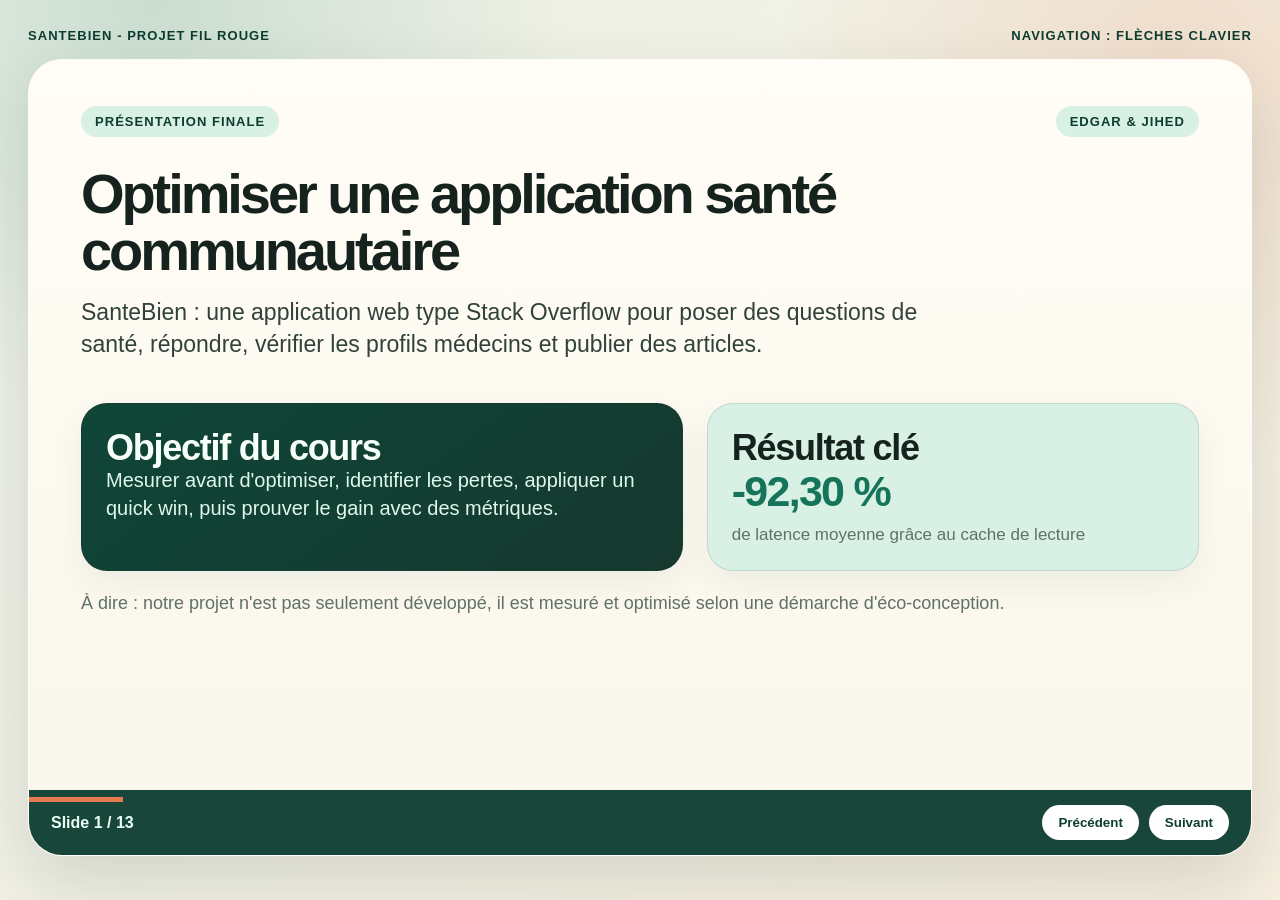
==== docs/presentation-finale-optimisation-santebien.html @ 6819fc1a "Add final optimization presentation" ====
<!DOCTYPE html>
<html lang="fr">
  <head>
    <meta charset="UTF-8" />
    <meta name="viewport" content="width=device-width, initial-scale=1.0" />
    <title>SanteBien - Présentation finale optimisation</title>
    <style>
      :root {
        --bg: #eef2e8;
        --paper: #fffdf6;
        --ink: #15221d;
        --muted: #607168;
        --green: #16745b;
        --green-deep: #0d3d31;
        --mint: #d9f1e5;
        --sand: #f5e8c9;
        --orange: #e5794f;
        --blue: #315d7e;
        --line: rgba(21, 34, 29, 0.12);
        --shadow: 0 28px 70px rgba(23, 43, 35, 0.14);
      }

      * {
        box-sizing: border-box;
      }

      html,
      body {
        margin: 0;
        min-height: 100%;
        background:
          radial-gradient(circle at 12% 0%, rgba(22, 116, 91, 0.16), transparent 30%),
          radial-gradient(circle at 92% 8%, rgba(229, 121, 79, 0.16), transparent 28%),
          linear-gradient(135deg, #edf2e8 0%, #f7efe0 100%);
        color: var(--ink);
        font-family: "Aptos", "Segoe UI", "Helvetica Neue", Arial, sans-serif;
      }

      body {
        padding: 28px;
      }

      .deck {
        max-width: 1260px;
        margin: 0 auto;
      }

      .topbar {
        display: flex;
        justify-content: space-between;
        align-items: center;
        margin-bottom: 16px;
        color: var(--green-deep);
        font-weight: 800;
        letter-spacing: 0.08em;
        text-transform: uppercase;
        font-size: 13px;
      }

      .stage {
        position: relative;
        overflow: hidden;
        border-radius: 34px;
        box-shadow: var(--shadow);
        border: 1px solid rgba(255, 255, 255, 0.6);
        background: rgba(255, 253, 246, 0.7);
      }

      .slide {
        display: none;
        min-height: 730px;
        padding: 46px 52px 42px;
        background:
          linear-gradient(180deg, rgba(255, 253, 246, 0.98), rgba(250, 246, 235, 0.98)),
          var(--paper);
      }

      .slide.active {
        display: block;
        animation: rise 380ms ease;
      }

      @keyframes rise {
        from {
          transform: translateY(12px);
          opacity: 0;
        }
        to {
          transform: translateY(0);
          opacity: 1;
        }
      }

      .slide-header {
        display: flex;
        justify-content: space-between;
        align-items: flex-start;
        gap: 24px;
        margin-bottom: 28px;
      }

      .eyebrow {
        display: inline-flex;
        align-items: center;
        border-radius: 999px;
        padding: 8px 14px;
        background: var(--mint);
        color: var(--green-deep);
        font-size: 13px;
        font-weight: 900;
        letter-spacing: 0.08em;
        text-transform: uppercase;
      }

      h1,
      h2,
      h3,
      p {
        margin: 0;
      }

      h1 {
        max-width: 900px;
        font-size: 56px;
        line-height: 1.02;
        letter-spacing: -0.055em;
      }

      h2 {
        font-size: 36px;
        line-height: 1.1;
        letter-spacing: -0.035em;
      }

      h3 {
        font-size: 24px;
        line-height: 1.15;
      }

      .subtitle {
        margin-top: 18px;
        max-width: 900px;
        font-size: 23px;
        line-height: 1.38;
        color: #31413b;
      }

      .grid-2,
      .grid-3,
      .grid-4 {
        display: grid;
        gap: 18px;
      }

      .grid-2 {
        grid-template-columns: repeat(2, minmax(0, 1fr));
      }

      .grid-3 {
        grid-template-columns: repeat(3, minmax(0, 1fr));
      }

      .grid-4 {
        grid-template-columns: repeat(4, minmax(0, 1fr));
      }

      .hero {
        display: grid;
        grid-template-columns: 1.1fr 0.9fr;
        gap: 24px;
        margin-top: 42px;
      }

      .card {
        background: var(--paper);
        border: 1px solid var(--line);
        border-radius: 26px;
        padding: 24px;
        box-shadow: 0 12px 34px rgba(20, 44, 35, 0.06);
      }

      .card.mint {
        background: var(--mint);
      }

      .card.sand {
        background: var(--sand);
      }

      .card.deep {
        background: linear-gradient(145deg, #0f4638, #16382f);
        color: #f6fff8;
      }

      .card.orange {
        background: #ffe2d5;
      }

      .card p,
      .card li {
        color: #3a4c44;
        font-size: 20px;
        line-height: 1.38;
      }

      .card.deep p,
      .card.deep li {
        color: #dff8ec;
      }

      ul {
        margin: 16px 0 0;
        padding-left: 22px;
      }

      li {
        margin: 9px 0;
      }

      .metric {
        display: flex;
        flex-direction: column;
        gap: 8px;
      }

      .metric strong {
        font-size: 43px;
        letter-spacing: -0.04em;
      }

      .metric span {
        color: var(--muted);
        font-size: 17px;
        line-height: 1.25;
      }

      .deep .metric span {
        color: #d5efe4;
      }

      .gain {
        color: var(--green);
      }

      .loss {
        color: var(--orange);
      }

      .table {
        width: 100%;
        border-collapse: collapse;
        overflow: hidden;
        border-radius: 20px;
        background: var(--paper);
        border: 1px solid var(--line);
      }

      .table th,
      .table td {
        padding: 16px 18px;
        border-bottom: 1px solid var(--line);
        text-align: left;
        font-size: 18px;
      }

      .table th {
        color: var(--green-deep);
        background: #e8f4ed;
        font-size: 14px;
        letter-spacing: 0.08em;
        text-transform: uppercase;
      }

      .table tr:last-child td {
        border-bottom: 0;
      }

      .flow {
        display: grid;
        grid-template-columns: repeat(5, minmax(0, 1fr));
        gap: 14px;
        margin-top: 30px;
      }

      .step {
        position: relative;
        min-height: 142px;
      }

      .step .number {
        display: inline-grid;
        place-items: center;
        width: 38px;
        height: 38px;
        border-radius: 14px;
        background: var(--green-deep);
        color: #fff;
        font-weight: 900;
        margin-bottom: 14px;
      }

      .step h3 {
        margin-bottom: 9px;
      }

      .step p {
        color: var(--muted);
        font-size: 17px;
        line-height: 1.3;
      }

      .code {
        padding: 20px;
        border-radius: 22px;
        background: #101f1a;
        color: #d8f7e5;
        font-family: "SFMono-Regular", Consolas, "Liberation Mono", monospace;
        font-size: 17px;
        line-height: 1.45;
        overflow: auto;
      }

      .note {
        margin-top: 24px;
        padding: 18px 20px;
        border-left: 5px solid var(--green);
        border-radius: 18px;
        background: #edf7f1;
        color: #21362e;
        font-size: 20px;
        line-height: 1.4;
      }

      .big-number {
        display: grid;
        place-items: center;
        min-height: 350px;
        border-radius: 34px;
        background:
          radial-gradient(circle at top, rgba(255, 255, 255, 0.25), transparent 30%),
          linear-gradient(145deg, #0e6c55, #0f3e32);
        color: #fff;
        text-align: center;
      }

      .big-number strong {
        display: block;
        font-size: 92px;
        letter-spacing: -0.07em;
        line-height: 0.96;
      }

      .big-number span {
        display: block;
        margin-top: 18px;
        font-size: 26px;
        color: #dff8ec;
      }

      .footer {
        display: flex;
        justify-content: space-between;
        align-items: center;
        padding: 15px 22px;
        background: rgba(13, 61, 49, 0.95);
        color: #eafff4;
        font-weight: 700;
      }

      .controls {
        display: flex;
        gap: 10px;
      }

      button {
        border: 0;
        border-radius: 999px;
        padding: 10px 16px;
        background: #fff;
        color: var(--green-deep);
        font-weight: 900;
        cursor: pointer;
      }

      .progress {
        position: absolute;
        left: 0;
        right: 0;
        bottom: 53px;
        height: 5px;
        background: rgba(13, 61, 49, 0.16);
      }

      .bar {
        width: 0;
        height: 100%;
        background: var(--orange);
        transition: width 240ms ease;
      }

      .speaker {
        margin-top: 20px;
        color: var(--muted);
        font-size: 18px;
        line-height: 1.35;
      }

      .tag {
        display: inline-flex;
        border-radius: 999px;
        padding: 8px 12px;
        margin: 4px;
        background: #edf7f1;
        color: var(--green-deep);
        font-weight: 800;
      }

      @media (max-width: 900px) {
        body {
          padding: 14px;
        }

        .slide {
          min-height: auto;
          padding: 30px 24px;
        }

        h1 {
          font-size: 38px;
        }

        .hero,
        .grid-2,
        .grid-3,
        .grid-4,
        .flow {
          grid-template-columns: 1fr;
        }

        .footer {
          flex-direction: column;
          gap: 10px;
        }
      }

      @media print {
        body {
          padding: 0;
          background: #fff;
        }

        .topbar,
        .footer,
        .progress {
          display: none;
        }

        .stage {
          box-shadow: none;
          border-radius: 0;
        }

        .slide {
          display: block !important;
          page-break-after: always;
          min-height: 100vh;
        }
      }
    </style>
  </head>
  <body>
    <main class="deck">
      <div class="topbar">
        <span>SanteBien - Projet Fil Rouge</span>
        <span>Navigation : flèches clavier</span>
      </div>

      <section class="stage">
        <article class="slide active">
          <div class="slide-header">
            <span class="eyebrow">Présentation finale</span>
            <span class="eyebrow">Edgar & Jihed</span>
          </div>
          <h1>Optimiser une application santé communautaire</h1>
          <p class="subtitle">
            SanteBien : une application web type Stack Overflow pour poser des questions de santé,
            répondre, vérifier les profils médecins et publier des articles.
          </p>
          <div class="hero">
            <div class="card deep">
              <h2>Objectif du cours</h2>
              <p>
                Mesurer avant d'optimiser, identifier les pertes, appliquer un quick win, puis
                prouver le gain avec des métriques.
              </p>
            </div>
            <div class="card mint">
              <h2>Résultat clé</h2>
              <div class="metric">
                <strong class="gain">-92,30 %</strong>
                <span>de latence moyenne grâce au cache de lecture</span>
              </div>
            </div>
          </div>
          <p class="speaker">
            À dire : notre projet n'est pas seulement développé, il est mesuré et optimisé selon une démarche d'éco-conception.
          </p>
        </article>

        <article class="slide">
          <div class="slide-header">
            <span class="eyebrow">Contexte</span>
            <span class="eyebrow">MVP full-stack</span>
          </div>
          <h1>Le projet : SanteBien</h1>
          <div class="grid-3" style="margin-top: 34px">
            <div class="card">
              <h3>Communauté</h3>
              <p>Les utilisateurs posent des questions de santé, répondent et partagent des expériences.</p>
            </div>
            <div class="card">
              <h3>Médecins vérifiés</h3>
              <p>Un médecin envoie des justificatifs et un admin valide son profil avant publication d'articles.</p>
            </div>
            <div class="card">
              <h3>Stack technique</h3>
              <p>FastAPI, PostgreSQL, cache Redis/mémoire, Docker, Fly.io, Render PostgreSQL.</p>
            </div>
          </div>
          <div class="note">
            Périmètre validé : inscription, connexion, questions, réponses, articles, rôles et approbation médecin.
          </div>
        </article>

        <article class="slide">
          <div class="slide-header">
            <span class="eyebrow">Démarche</span>
            <span class="eyebrow">Mesurer puis optimiser</span>
          </div>
          <h1>Les étapes suivies</h1>
          <div class="flow">
            <div class="card step">
              <span class="number">1</span>
              <h3>Développer</h3>
              <p>Créer le MVP fonctionnel avec backend, front et base.</p>
            </div>
            <div class="card step">
              <span class="number">2</span>
              <h3>Mesurer</h3>
              <p>Collecter latence, CO₂, cache et tests.</p>
            </div>
            <div class="card step">
              <span class="number">3</span>
              <h3>Profiler</h3>
              <p>Utiliser cProfile pour repérer les zones coûteuses.</p>
            </div>
            <div class="card step">
              <span class="number">4</span>
              <h3>Optimiser</h3>
              <p>Appliquer le cache sur les lectures fréquentes.</p>
            </div>
            <div class="card step">
              <span class="number">5</span>
              <h3>Valider</h3>
              <p>Comparer avant/après et calculer les gains.</p>
            </div>
          </div>
          <p class="speaker">
            À dire : cette structure répond directement au cours : profiling, optimisation, validation chiffrée.
          </p>
        </article>

        <article class="slide">
          <div class="slide-header">
            <span class="eyebrow">Problème</span>
            <span class="eyebrow">Perte initiale</span>
          </div>
          <h1>Où se trouve le coût à réduire ?</h1>
          <div class="grid-2" style="margin-top: 34px">
            <div class="card orange">
              <h2>Lecture froide</h2>
              <ul>
                <li>La question est relue depuis la base.</li>
                <li>Le backend reconstruit la réponse.</li>
                <li>La latence et le CPU augmentent.</li>
                <li>Le CO₂ estimé augmente aussi.</li>
              </ul>
            </div>
            <div class="card mint">
              <h2>Lecture chaude</h2>
              <ul>
                <li>La réponse est déjà en cache.</li>
                <li>La base est moins sollicitée.</li>
                <li>La réponse est plus rapide.</li>
                <li>Le coût par lecture baisse fortement.</li>
              </ul>
            </div>
          </div>
          <div class="note">
            Hypothèse d'optimisation : les questions et articles populaires seront lus plusieurs fois.
          </div>
        </article>

        <article class="slide">
          <div class="slide-header">
            <span class="eyebrow">Optimisations</span>
            <span class="eyebrow">Quick Win</span>
          </div>
          <h1>Ce que nous avons optimisé</h1>
          <table class="table" style="margin-top: 30px">
            <thead>
              <tr>
                <th>Optimisation</th>
                <th>Objectif</th>
                <th>Impact attendu</th>
              </tr>
            </thead>
            <tbody>
              <tr>
                <td>Cache questions</td>
                <td>Éviter les lectures base répétées</td>
                <td>Latence plus faible</td>
              </tr>
              <tr>
                <td>Cache articles</td>
                <td>Accélérer les contenus souvent lus</td>
                <td>Moins d'I/O</td>
              </tr>
              <tr>
                <td>Invalidation ciblée</td>
                <td>Supprimer le cache après modification</td>
                <td>Données cohérentes</td>
              </tr>
              <tr>
                <td>Validation Pydantic</td>
                <td>Rejeter tôt les entrées invalides</td>
                <td>Moins de traitement inutile</td>
              </tr>
              <tr>
                <td>Limite de résultats</td>
                <td>Limiter le volume chargé</td>
                <td>Moins de mémoire</td>
              </tr>
            </tbody>
          </table>
        </article>

        <article class="slide">
          <div class="slide-header">
            <span class="eyebrow">Avant / Après</span>
            <span class="eyebrow">Résultat mesuré</span>
          </div>
          <h1>Le gain principal</h1>
          <div class="big-number" style="margin-top: 32px">
            <div>
              <strong>-92,30 %</strong>
              <span>de latence moyenne sur les lectures répétées</span>
            </div>
          </div>
          <div class="grid-3" style="margin-top: 18px">
            <div class="card">
              <div class="metric">
                <strong>2,7821 ms</strong>
                <span>lecture froide sans bénéfice cache</span>
              </div>
            </div>
            <div class="card mint">
              <div class="metric">
                <strong>0,2143 ms</strong>
                <span>lecture chaude avec cache optimisé</span>
              </div>
            </div>
            <div class="card">
              <div class="metric">
                <strong>÷13</strong>
                <span>coût moyen approximativement divisé par 13</span>
              </div>
            </div>
          </div>
        </article>

        <article class="slide">
          <div class="slide-header">
            <span class="eyebrow">Mesures</span>
            <span class="eyebrow">Gains détaillés</span>
          </div>
          <h1>Comparaison chiffrée</h1>
          <table class="table" style="margin-top: 30px">
            <thead>
              <tr>
                <th>Indicateur</th>
                <th>Sans bénéfice cache</th>
                <th>Avec cache</th>
                <th>Gain</th>
              </tr>
            </thead>
            <tbody>
              <tr>
                <td>Latence moyenne</td>
                <td>2,7821 ms</td>
                <td>0,2143 ms</td>
                <td class="gain">-92,30 %</td>
              </tr>
              <tr>
                <td>P95</td>
                <td>3,159 ms</td>
                <td>0,301 ms</td>
                <td class="gain">-90,47 %</td>
              </tr>
              <tr>
                <td>Latence maximale</td>
                <td>18,893 ms</td>
                <td>0,431 ms</td>
                <td class="gain">-97,72 %</td>
              </tr>
              <tr>
                <td>CO₂ estimé pour 100 lectures</td>
                <td>1,40647e-07 kg</td>
                <td>1,08370e-08 kg</td>
                <td class="gain">-92,29 %</td>
              </tr>
              <tr>
                <td>Cache hit rate</td>
                <td>0 %</td>
                <td>100 %</td>
                <td class="gain">+100 points</td>
              </tr>
            </tbody>
          </table>
        </article>

        <article class="slide">
          <div class="slide-header">
            <span class="eyebrow">Profiling</span>
            <span class="eyebrow">cProfile</span>
          </div>
          <h1>Ce que montre le profiling CPU</h1>
          <div class="grid-2" style="margin-top: 30px">
            <div class="card">
              <h2>Fonctions dominantes</h2>
              <table class="table" style="margin-top: 16px">
                <thead>
                  <tr>
                    <th>Zone</th>
                    <th>cumtime</th>
                  </tr>
                </thead>
                <tbody>
                  <tr>
                    <td>exercise_api</td>
                    <td>0,768 s</td>
                  </tr>
                  <tr>
                    <td>httpx.AsyncClient.get</td>
                    <td>0,686 s</td>
                  </tr>
                  <tr>
                    <td>httpx.AsyncClient.request</td>
                    <td>0,684 s</td>
                  </tr>
                  <tr>
                    <td>starlette.routing</td>
                    <td>0,444 s</td>
                  </tr>
                  <tr>
                    <td>asgi.handle_async_request</td>
                    <td>0,253 s</td>
                  </tr>
                </tbody>
              </table>
            </div>
            <div class="card sand">
              <h2>Interprétation</h2>
              <ul>
                <li>Le coût principal vient du framework et du banc de test.</li>
                <li>Le code métier n'est pas encore le hotspot dominant.</li>
                <li>Il faut éviter l'optimisation prématurée.</li>
                <li>Le cache reste le Quick Win le plus rationnel.</li>
              </ul>
            </div>
          </div>
        </article>

        <article class="slide">
          <div class="slide-header">
            <span class="eyebrow">Pertes</span>
            <span class="eyebrow">Après optimisation</span>
          </div>
          <h1>Les pertes restantes</h1>
          <div class="grid-4" style="margin-top: 34px">
            <div class="card">
              <div class="metric">
                <strong class="loss">1,98 %</strong>
                <span>cache miss global</span>
              </div>
            </div>
            <div class="card">
              <div class="metric">
                <strong>0,331 ms</strong>
                <span>P95 local restant</span>
              </div>
            </div>
            <div class="card">
              <div class="metric">
                <strong>7,96e-08</strong>
                <span>kg CO₂eq pour 100 lectures</span>
              </div>
            </div>
            <div class="card">
              <div class="metric">
                <strong>0,398 mm</strong>
                <span>équivalent voiture</span>
              </div>
            </div>
          </div>
          <div class="note">
            À retenir : la perte locale est faible, mais il faudra mesurer en production la latence Fly.io vers Render PostgreSQL.
          </div>
        </article>

        <article class="slide">
          <div class="slide-header">
            <span class="eyebrow">Règle 80/20</span>
            <span class="eyebrow">Décision</span>
          </div>
          <h1>Faut-il optimiser plus ?</h1>
          <div class="grid-2" style="margin-top: 34px">
            <div class="card deep">
              <h2>Observation</h2>
              <p>
                Le profiling ne montre pas encore une fonction métier qui concentre 80 % du coût.
                Les zones coûteuses sont surtout génériques : asyncio, HTTPX, Starlette et ASGI.
              </p>
            </div>
            <div class="card mint">
              <h2>Décision</h2>
              <p>
                Ne pas optimiser au hasard. Garder le cache comme Quick Win prioritaire et refaire
                les mesures après déploiement réel.
              </p>
            </div>
          </div>
          <div style="margin-top: 26px">
            <span class="tag">Mesure avant optimisation</span>
            <span class="tag">Profiling CPU</span>
            <span class="tag">Cache</span>
            <span class="tag">CO₂</span>
            <span class="tag">Pertes restantes</span>
          </div>
        </article>

        <article class="slide">
          <div class="slide-header">
            <span class="eyebrow">Roadmap</span>
            <span class="eyebrow">Prochaines optimisations</span>
          </div>
          <h1>Ce qu'il faut optimiser ensuite</h1>
          <table class="table" style="margin-top: 30px">
            <thead>
              <tr>
                <th>Priorité</th>
                <th>Optimisation</th>
                <th>Impact attendu</th>
                <th>Effort</th>
              </tr>
            </thead>
            <tbody>
              <tr>
                <td>1</td>
                <td>Redis externe en production</td>
                <td>Cache partagé entre machines</td>
                <td>Moyen</td>
              </tr>
              <tr>
                <td>2</td>
                <td>Mesurer Fly.io vers Render PostgreSQL</td>
                <td>Identifier la perte réseau réelle</td>
                <td>Faible</td>
              </tr>
              <tr>
                <td>3</td>
                <td>Index PostgreSQL</td>
                <td>Recherche et tri plus rapides</td>
                <td>Moyen</td>
              </tr>
              <tr>
                <td>4</td>
                <td>Compression assets front</td>
                <td>Moins de transfert réseau</td>
                <td>Faible</td>
              </tr>
            </tbody>
          </table>
        </article>

        <article class="slide">
          <div class="slide-header">
            <span class="eyebrow">Conclusion</span>
            <span class="eyebrow">Objectif atteint</span>
          </div>
          <h1>Ce que nous avons appris</h1>
          <div class="grid-3" style="margin-top: 34px">
            <div class="card">
              <h3>Mesurer</h3>
              <p>On ne décide pas une optimisation à l'intuition : on mesure latence, CPU, cache et CO₂.</p>
            </div>
            <div class="card">
              <h3>Optimiser</h3>
              <p>Le cache est le meilleur Quick Win pour les lectures répétées de SanteBien.</p>
            </div>
            <div class="card">
              <h3>Valider</h3>
              <p>Le gain est prouvé : -92,30 % de latence moyenne et -92,29 % de CO₂ estimé.</p>
            </div>
          </div>
          <div class="note">
            Phrase finale : nous avons mesuré avant d'optimiser, appliqué un quick win sobre, puis validé le gain par des métriques.
          </div>
        </article>

        <article class="slide">
          <div class="slide-header">
            <span class="eyebrow">Script 2 minutes</span>
            <span class="eyebrow">À dire</span>
          </div>
          <h1>Résumé oral</h1>
          <div class="card" style="margin-top: 28px">
            <p style="font-size: 23px; line-height: 1.48">
              Notre projet SanteBien est une application communautaire de santé. L'objectif du cours
              était d'aller plus loin que le développement : il fallait mesurer, profiler, optimiser
              et valider. Nous avons identifié que les questions et articles peuvent être lus plusieurs
              fois. Sans cache, ces lectures sollicitent davantage la base. Nous avons donc optimisé ce
              parcours avec un cache et une invalidation ciblée. Les résultats sont clairs : la latence
              moyenne passe de 2,7821 ms à 0,2143 ms, soit un gain de 92,30 %. Le P95 baisse de 90,47 %
              et le CO₂ estimé baisse de 92,29 %. Le profiling montre que les hotspots restants viennent
              surtout du framework et du banc de test, donc notre Quick Win est cohérent. Les pertes
              restantes sont faibles en local, mais devront être mesurées en production.
            </p>
          </div>
        </article>

        <div class="progress"><div class="bar" id="bar"></div></div>
        <footer class="footer">
          <span id="counter">Slide 1 / 13</span>
          <div class="controls">
            <button id="prev" type="button">Précédent</button>
            <button id="next" type="button">Suivant</button>
          </div>
        </footer>
      </section>
    </main>

    <script>
      const slides = Array.from(document.querySelectorAll(".slide"));
      const counter = document.querySelector("#counter");
      const bar = document.querySelector("#bar");
      let index = 0;

      function showSlide(nextIndex) {
        index = Math.max(0, Math.min(slides.length - 1, nextIndex));
        slides.forEach((slide, position) => slide.classList.toggle("active", position === index));
        counter.textContent = `Slide ${index + 1} / ${slides.length}`;
        bar.style.width = `${((index + 1) / slides.length) * 100}%`;
      }

      document.querySelector("#prev").addEventListener("click", () => showSlide(index - 1));
      document.querySelector("#next").addEventListener("click", () => showSlide(index + 1));

      window.addEventListener("keydown", (event) => {
        if (event.key === "ArrowRight" || event.key === " ") showSlide(index + 1);
        if (event.key === "ArrowLeft") showSlide(index - 1);
        if (event.key === "Home") showSlide(0);
        if (event.key === "End") showSlide(slides.length - 1);
      });

      showSlide(0);
    </script>
  </body>
</html>
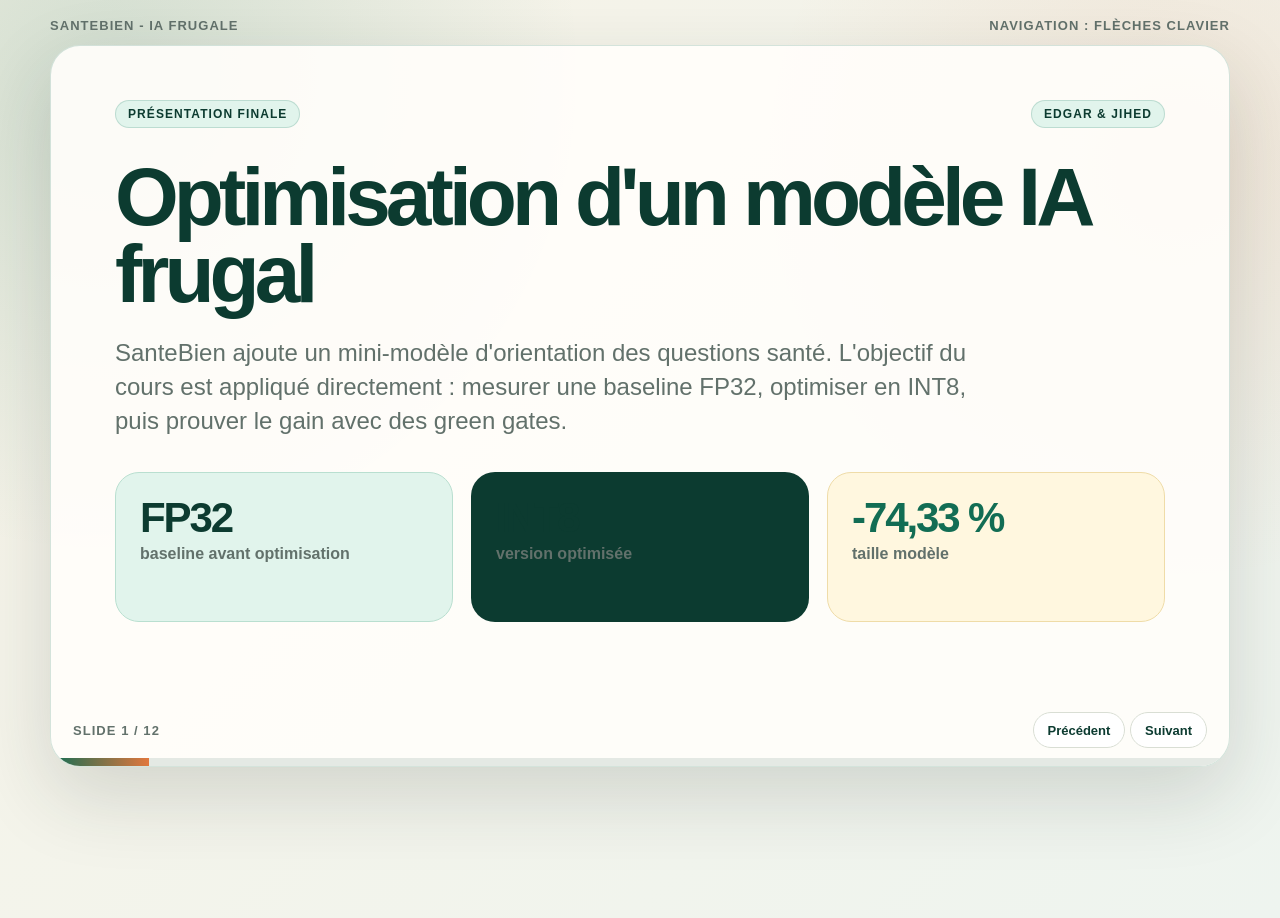
==== commit b3d1ff6a: "Add frugal AI model and green CI deliverables" ====
--- a/docs/presentation-finale-optimisation-santebien.html
+++ b/docs/presentation-finale-optimisation-santebien.html
@@ -1,148 +1,146 @@
-<!DOCTYPE html>
+<!doctype html>
 <html lang="fr">
   <head>
-    <meta charset="UTF-8" />
-    <meta name="viewport" content="width=device-width, initial-scale=1.0" />
-    <title>SanteBien - Présentation finale optimisation</title>
+    <meta charset="utf-8" />
+    <meta name="viewport" content="width=device-width, initial-scale=1" />
+    <title>SanteBien - Présentation finale IA frugale</title>
     <style>
       :root {
-        --bg: #eef2e8;
-        --paper: #fffdf6;
-        --ink: #15221d;
-        --muted: #607168;
-        --green: #16745b;
-        --green-deep: #0d3d31;
-        --mint: #d9f1e5;
-        --sand: #f5e8c9;
-        --orange: #e5794f;
-        --blue: #315d7e;
-        --line: rgba(21, 34, 29, 0.12);
-        --shadow: 0 28px 70px rgba(23, 43, 35, 0.14);
+        --bg: #f3f1e9;
+        --ink: #17211e;
+        --muted: #62716b;
+        --line: #d9ded4;
+        --green: #126d54;
+        --green-deep: #0c3b30;
+        --mint: #e1f4ec;
+        --sand: #fff7df;
+        --orange: #e1773d;
+        --white: #fffdfa;
+        --shadow: 0 28px 80px rgba(31, 45, 39, 0.16);
       }
 
       * {
         box-sizing: border-box;
       }
 
-      html,
       body {
         margin: 0;
-        min-height: 100%;
+        min-height: 100vh;
         background:
-          radial-gradient(circle at 12% 0%, rgba(22, 116, 91, 0.16), transparent 30%),
-          radial-gradient(circle at 92% 8%, rgba(229, 121, 79, 0.16), transparent 28%),
-          linear-gradient(135deg, #edf2e8 0%, #f7efe0 100%);
+          radial-gradient(circle at 8% 8%, rgba(18, 109, 84, 0.16), transparent 30rem),
+          radial-gradient(circle at 92% 18%, rgba(225, 119, 61, 0.12), transparent 26rem),
+          linear-gradient(135deg, #f8f4e8, #eef4ef);
         color: var(--ink);
-        font-family: "Aptos", "Segoe UI", "Helvetica Neue", Arial, sans-serif;
-      }
-
-      body {
-        padding: 28px;
+        font-family: Avenir, "Avenir Next", "Segoe UI", sans-serif;
       }
 
       .deck {
-        max-width: 1260px;
-        margin: 0 auto;
-      }
-
-      .topbar {
+        width: min(1180px, calc(100vw - 36px));
+        margin: 18px auto;
+      }
+
+      .topbar,
+      .footer {
         display: flex;
         justify-content: space-between;
         align-items: center;
-        margin-bottom: 16px;
-        color: var(--green-deep);
+        color: var(--muted);
+        font-size: 13px;
         font-weight: 800;
         letter-spacing: 0.08em;
         text-transform: uppercase;
-        font-size: 13px;
       }
 
       .stage {
         position: relative;
+        min-height: 720px;
+        margin-top: 12px;
         overflow: hidden;
-        border-radius: 34px;
+        border: 1px solid rgba(18, 109, 84, 0.18);
+        border-radius: 30px;
+        background: rgba(255, 253, 250, 0.92);
         box-shadow: var(--shadow);
-        border: 1px solid rgba(255, 255, 255, 0.6);
-        background: rgba(255, 253, 246, 0.7);
       }
 
       .slide {
         display: none;
-        min-height: 730px;
-        padding: 46px 52px 42px;
-        background:
-          linear-gradient(180deg, rgba(255, 253, 246, 0.98), rgba(250, 246, 235, 0.98)),
-          var(--paper);
+        min-height: 720px;
+        padding: 54px 64px 84px;
       }
 
       .slide.active {
         display: block;
-        animation: rise 380ms ease;
-      }
-
-      @keyframes rise {
+        animation: reveal 280ms ease;
+      }
+
+      @keyframes reveal {
         from {
-          transform: translateY(12px);
           opacity: 0;
+          transform: translateY(10px);
         }
         to {
+          opacity: 1;
           transform: translateY(0);
-          opacity: 1;
         }
       }
 
       .slide-header {
         display: flex;
         justify-content: space-between;
-        align-items: flex-start;
-        gap: 24px;
-        margin-bottom: 28px;
-      }
-
-      .eyebrow {
+        gap: 16px;
+        margin-bottom: 30px;
+      }
+
+      .eyebrow,
+      .tag {
         display: inline-flex;
         align-items: center;
+        min-height: 28px;
+        padding: 0 12px;
+        border: 1px solid rgba(18, 109, 84, 0.18);
         border-radius: 999px;
-        padding: 8px 14px;
         background: var(--mint);
         color: var(--green-deep);
-        font-size: 13px;
+        font-size: 12px;
         font-weight: 900;
-        letter-spacing: 0.08em;
+        letter-spacing: 0.09em;
         text-transform: uppercase;
       }
 
-      h1,
+      h1 {
+        max-width: 980px;
+        margin: 0;
+        color: var(--green-deep);
+        font-size: clamp(44px, 7vw, 82px);
+        line-height: 0.94;
+        letter-spacing: -0.06em;
+      }
+
       h2,
-      h3,
-      p {
-        margin: 0;
-      }
-
-      h1 {
-        max-width: 900px;
-        font-size: 56px;
-        line-height: 1.02;
-        letter-spacing: -0.055em;
-      }
-
-      h2 {
-        font-size: 36px;
-        line-height: 1.1;
-        letter-spacing: -0.035em;
-      }
-
       h3 {
+        margin: 0 0 10px;
+        color: var(--green-deep);
+        letter-spacing: -0.03em;
+      }
+
+      p,
+      li {
+        color: #34423d;
+        font-size: 19px;
+        line-height: 1.5;
+      }
+
+      ul {
+        margin: 14px 0 0;
+        padding-left: 22px;
+      }
+
+      .subtitle {
+        max-width: 880px;
+        margin: 24px 0 0;
+        color: var(--muted);
         font-size: 24px;
-        line-height: 1.15;
-      }
-
-      .subtitle {
-        margin-top: 18px;
-        max-width: 900px;
-        font-size: 23px;
-        line-height: 1.38;
-        color: #31413b;
+        line-height: 1.42;
       }
 
       .grid-2,
@@ -164,95 +162,69 @@
         grid-template-columns: repeat(4, minmax(0, 1fr));
       }
 
-      .hero {
-        display: grid;
-        grid-template-columns: 1.1fr 0.9fr;
-        gap: 24px;
-        margin-top: 42px;
-      }
-
       .card {
-        background: var(--paper);
+        min-height: 150px;
+        padding: 24px;
         border: 1px solid var(--line);
-        border-radius: 26px;
-        padding: 24px;
-        box-shadow: 0 12px 34px rgba(20, 44, 35, 0.06);
-      }
-
-      .card.mint {
-        background: var(--mint);
-      }
-
-      .card.sand {
-        background: var(--sand);
+        border-radius: 24px;
+        background: var(--white);
       }
 
       .card.deep {
-        background: linear-gradient(145deg, #0f4638, #16382f);
-        color: #f6fff8;
-      }
-
-      .card.orange {
-        background: #ffe2d5;
-      }
-
-      .card p,
-      .card li {
-        color: #3a4c44;
-        font-size: 20px;
-        line-height: 1.38;
-      }
-
+        border-color: transparent;
+        background: var(--green-deep);
+      }
+
+      .card.deep h2,
+      .card.deep h3,
       .card.deep p,
       .card.deep li {
-        color: #dff8ec;
-      }
-
-      ul {
-        margin: 16px 0 0;
-        padding-left: 22px;
-      }
-
-      li {
-        margin: 9px 0;
+        color: white;
+      }
+
+      .card.mint {
+        border-color: #b9dfd0;
+        background: var(--mint);
+      }
+
+      .card.sand {
+        border-color: #efdca8;
+        background: var(--sand);
       }
 
       .metric {
-        display: flex;
-        flex-direction: column;
-        gap: 8px;
+        display: grid;
+        gap: 6px;
       }
 
       .metric strong {
-        font-size: 43px;
-        letter-spacing: -0.04em;
+        color: var(--green-deep);
+        font-size: 42px;
+        line-height: 1;
+        letter-spacing: -0.05em;
       }
 
       .metric span {
         color: var(--muted);
-        font-size: 17px;
-        line-height: 1.25;
-      }
-
-      .deep .metric span {
-        color: #d5efe4;
+        font-weight: 800;
       }
 
       .gain {
-        color: var(--green);
+        color: var(--green) !important;
       }
 
       .loss {
-        color: var(--orange);
+        color: var(--orange) !important;
       }
 
       .table {
         width: 100%;
         border-collapse: collapse;
         overflow: hidden;
-        border-radius: 20px;
-        background: var(--paper);
         border: 1px solid var(--line);
+        border-radius: 18px;
+        background: white;
+        font-size: 18px;
       }
 
       .table th,
@@ -260,193 +232,123 @@
         padding: 16px 18px;
         border-bottom: 1px solid var(--line);
         text-align: left;
-        font-size: 18px;
       }
 
       .table th {
+        background: #eef4ef;
         color: var(--green-deep);
-        background: #e8f4ed;
-        font-size: 14px;
+        font-size: 13px;
         letter-spacing: 0.08em;
         text-transform: uppercase;
       }
 
       .table tr:last-child td {
         border-bottom: 0;
-      }
-
-      .flow {
-        display: grid;
-        grid-template-columns: repeat(5, minmax(0, 1fr));
-        gap: 14px;
-        margin-top: 30px;
-      }
-
-      .step {
-        position: relative;
-        min-height: 142px;
-      }
-
-      .step .number {
-        display: inline-grid;
-        place-items: center;
-        width: 38px;
-        height: 38px;
-        border-radius: 14px;
-        background: var(--green-deep);
-        color: #fff;
-        font-weight: 900;
-        margin-bottom: 14px;
-      }
-
-      .step h3 {
-        margin-bottom: 9px;
-      }
-
-      .step p {
-        color: var(--muted);
-        font-size: 17px;
-        line-height: 1.3;
-      }
-
-      .code {
-        padding: 20px;
-        border-radius: 22px;
-        background: #101f1a;
-        color: #d8f7e5;
-        font-family: "SFMono-Regular", Consolas, "Liberation Mono", monospace;
-        font-size: 17px;
-        line-height: 1.45;
-        overflow: auto;
       }
 
       .note {
         margin-top: 24px;
         padding: 18px 20px;
         border-left: 5px solid var(--green);
-        border-radius: 18px;
-        background: #edf7f1;
-        color: #21362e;
-        font-size: 20px;
-        line-height: 1.4;
+        border-radius: 16px;
+        background: #f7fbf8;
+        color: var(--green-deep);
+        font-size: 19px;
+        line-height: 1.45;
       }
 
       .big-number {
         display: grid;
         place-items: center;
-        min-height: 350px;
+        min-height: 300px;
         border-radius: 34px;
         background:
-          radial-gradient(circle at top, rgba(255, 255, 255, 0.25), transparent 30%),
-          linear-gradient(145deg, #0e6c55, #0f3e32);
-        color: #fff;
-        text-align: center;
+          radial-gradient(circle at 20% 0, rgba(255, 255, 255, 0.32), transparent 24rem),
+          linear-gradient(135deg, var(--green-deep), #178264);
+        color: white;
       }
 
       .big-number strong {
         display: block;
-        font-size: 92px;
-        letter-spacing: -0.07em;
-        line-height: 0.96;
+        font-size: clamp(82px, 13vw, 160px);
+        line-height: 0.9;
+        letter-spacing: -0.08em;
+        text-align: center;
       }
 
       .big-number span {
         display: block;
-        margin-top: 18px;
-        font-size: 26px;
-        color: #dff8ec;
-      }
-
-      .footer {
-        display: flex;
-        justify-content: space-between;
-        align-items: center;
-        padding: 15px 22px;
-        background: rgba(13, 61, 49, 0.95);
-        color: #eafff4;
-        font-weight: 700;
-      }
-
-      .controls {
-        display: flex;
-        gap: 10px;
-      }
-
-      button {
-        border: 0;
-        border-radius: 999px;
-        padding: 10px 16px;
-        background: #fff;
-        color: var(--green-deep);
-        font-weight: 900;
-        cursor: pointer;
+        margin-top: 14px;
+        color: #d9f5eb;
+        font-size: 24px;
+        font-weight: 800;
+        text-align: center;
       }
 
       .progress {
         position: absolute;
+        right: 0;
+        bottom: 0;
         left: 0;
-        right: 0;
-        bottom: 53px;
-        height: 5px;
-        background: rgba(13, 61, 49, 0.16);
+        height: 8px;
+        background: #e4e9e4;
       }
 
       .bar {
         width: 0;
         height: 100%;
-        background: var(--orange);
-        transition: width 240ms ease;
-      }
-
-      .speaker {
-        margin-top: 20px;
-        color: var(--muted);
-        font-size: 18px;
-        line-height: 1.35;
-      }
-
-      .tag {
-        display: inline-flex;
+        background: linear-gradient(90deg, var(--green), var(--orange));
+        transition: width 220ms ease;
+      }
+
+      .footer {
+        position: absolute;
+        right: 22px;
+        bottom: 18px;
+        left: 22px;
+      }
+
+      button {
+        min-height: 36px;
+        padding: 0 14px;
+        border: 1px solid var(--line);
         border-radius: 999px;
-        padding: 8px 12px;
-        margin: 4px;
-        background: #edf7f1;
+        background: white;
         color: var(--green-deep);
-        font-weight: 800;
-      }
-
-      @media (max-width: 900px) {
-        body {
-          padding: 14px;
-        }
-
+        cursor: pointer;
+        font: inherit;
+        font-weight: 900;
+      }
+
+      @media (max-width: 880px) {
+        .stage,
         .slide {
           min-height: auto;
-          padding: 30px 24px;
-        }
-
-        h1 {
-          font-size: 38px;
-        }
-
-        .hero,
+        }
+
+        .slide {
+          padding: 34px 22px 82px;
+        }
+
         .grid-2,
         .grid-3,
-        .grid-4,
-        .flow {
+        .grid-4 {
           grid-template-columns: 1fr;
         }
 
-        .footer {
-          flex-direction: column;
-          gap: 10px;
+        .topbar {
+          display: none;
         }
       }
 
       @media print {
         body {
-          padding: 0;
-          background: #fff;
+          background: white;
+        }
+
+        .deck {
+          width: 100%;
+          margin: 0;
         }
 
         .topbar,
@@ -456,14 +358,14 @@
         }
 
         .stage {
+          border: 0;
           box-shadow: none;
-          border-radius: 0;
         }
 
         .slide {
           display: block !important;
+          min-height: 100vh;
           page-break-after: always;
-          min-height: 100vh;
         }
       }
     </style>
@@ -471,7 +373,7 @@
   <body>
     <main class="deck">
       <div class="topbar">
-        <span>SanteBien - Projet Fil Rouge</span>
+        <span>SanteBien - IA frugale</span>
         <span>Navigation : flèches clavier</span>
       </div>
 
@@ -481,471 +383,255 @@
             <span class="eyebrow">Présentation finale</span>
             <span class="eyebrow">Edgar & Jihed</span>
           </div>
-          <h1>Optimiser une application santé communautaire</h1>
+          <h1>Optimisation d'un modèle IA frugal</h1>
           <p class="subtitle">
-            SanteBien : une application web type Stack Overflow pour poser des questions de santé,
-            répondre, vérifier les profils médecins et publier des articles.
+            SanteBien ajoute un mini-modèle d'orientation des questions santé. L'objectif du cours est appliqué
+            directement : mesurer une baseline FP32, optimiser en INT8, puis prouver le gain avec des green gates.
           </p>
-          <div class="hero">
-            <div class="card deep">
-              <h2>Objectif du cours</h2>
-              <p>
-                Mesurer avant d'optimiser, identifier les pertes, appliquer un quick win, puis
-                prouver le gain avec des métriques.
-              </p>
-            </div>
-            <div class="card mint">
-              <h2>Résultat clé</h2>
-              <div class="metric">
-                <strong class="gain">-92,30 %</strong>
-                <span>de latence moyenne grâce au cache de lecture</span>
-              </div>
-            </div>
-          </div>
-          <p class="speaker">
-            À dire : notre projet n'est pas seulement développé, il est mesuré et optimisé selon une démarche d'éco-conception.
-          </p>
-        </article>
-
-        <article class="slide">
-          <div class="slide-header">
-            <span class="eyebrow">Contexte</span>
-            <span class="eyebrow">MVP full-stack</span>
-          </div>
-          <h1>Le projet : SanteBien</h1>
+          <div class="grid-3" style="margin-top: 34px">
+            <div class="card mint"><div class="metric"><strong>FP32</strong><span>baseline avant optimisation</span></div></div>
+            <div class="card deep"><div class="metric"><strong>INT8</strong><span>version optimisée</span></div></div>
+            <div class="card sand"><div class="metric"><strong class="gain">-74,33 %</strong><span>taille modèle</span></div></div>
+          </div>
+        </article>
+
+        <article class="slide">
+          <div class="slide-header">
+            <span class="eyebrow">Projet</span>
+            <span class="eyebrow">Santé</span>
+          </div>
+          <h1>Le rôle du modèle dans SanteBien</h1>
           <div class="grid-3" style="margin-top: 34px">
             <div class="card">
-              <h3>Communauté</h3>
-              <p>Les utilisateurs posent des questions de santé, répondent et partagent des expériences.</p>
-            </div>
-            <div class="card">
-              <h3>Médecins vérifiés</h3>
-              <p>Un médecin envoie des justificatifs et un admin valide son profil avant publication d'articles.</p>
-            </div>
-            <div class="card">
-              <h3>Stack technique</h3>
-              <p>FastAPI, PostgreSQL, cache Redis/mémoire, Docker, Fly.io, Render PostgreSQL.</p>
+              <h3>Entrée</h3>
+              <p>Une question santé : titre, description et tags proposés par l'utilisateur.</p>
+            </div>
+            <div class="card mint">
+              <h3>Sortie</h3>
+              <p>Une catégorie : prévention, nutrition, mental, dermatologie, respiratoire ou orientation.</p>
+            </div>
+            <div class="card sand">
+              <h3>Sécurité</h3>
+              <p>Le modèle ne donne aucun diagnostic médical. Il aide seulement à classer le contenu.</p>
             </div>
           </div>
           <div class="note">
-            Périmètre validé : inscription, connexion, questions, réponses, articles, rôles et approbation médecin.
-          </div>
-        </article>
-
-        <article class="slide">
-          <div class="slide-header">
-            <span class="eyebrow">Démarche</span>
-            <span class="eyebrow">Mesurer puis optimiser</span>
-          </div>
-          <h1>Les étapes suivies</h1>
-          <div class="flow">
-            <div class="card step">
-              <span class="number">1</span>
-              <h3>Développer</h3>
-              <p>Créer le MVP fonctionnel avec backend, front et base.</p>
-            </div>
-            <div class="card step">
-              <span class="number">2</span>
-              <h3>Mesurer</h3>
-              <p>Collecter latence, CO₂, cache et tests.</p>
-            </div>
-            <div class="card step">
-              <span class="number">3</span>
-              <h3>Profiler</h3>
-              <p>Utiliser cProfile pour repérer les zones coûteuses.</p>
-            </div>
-            <div class="card step">
-              <span class="number">4</span>
-              <h3>Optimiser</h3>
-              <p>Appliquer le cache sur les lectures fréquentes.</p>
-            </div>
-            <div class="card step">
-              <span class="number">5</span>
-              <h3>Valider</h3>
-              <p>Comparer avant/après et calculer les gains.</p>
-            </div>
-          </div>
-          <p class="speaker">
-            À dire : cette structure répond directement au cours : profiling, optimisation, validation chiffrée.
-          </p>
-        </article>
-
-        <article class="slide">
-          <div class="slide-header">
-            <span class="eyebrow">Problème</span>
-            <span class="eyebrow">Perte initiale</span>
-          </div>
-          <h1>Où se trouve le coût à réduire ?</h1>
-          <div class="grid-2" style="margin-top: 34px">
-            <div class="card orange">
-              <h2>Lecture froide</h2>
-              <ul>
-                <li>La question est relue depuis la base.</li>
-                <li>Le backend reconstruit la réponse.</li>
-                <li>La latence et le CPU augmentent.</li>
-                <li>Le CO₂ estimé augmente aussi.</li>
-              </ul>
-            </div>
-            <div class="card mint">
-              <h2>Lecture chaude</h2>
-              <ul>
-                <li>La réponse est déjà en cache.</li>
-                <li>La base est moins sollicitée.</li>
-                <li>La réponse est plus rapide.</li>
-                <li>Le coût par lecture baisse fortement.</li>
-              </ul>
-            </div>
+            Fonction disponible dans l'app : bouton "Analyser avec l'IA frugale" dans le formulaire de question.
+          </div>
+        </article>
+
+        <article class="slide">
+          <div class="slide-header">
+            <span class="eyebrow">Avant</span>
+            <span class="eyebrow">Baseline FP32</span>
+          </div>
+          <h1>Mesure de départ : modèle FP32</h1>
+          <div class="grid-4" style="margin-top: 34px">
+            <div class="card"><div class="metric"><strong>600 B</strong><span>taille modèle</span></div></div>
+            <div class="card"><div class="metric"><strong>100 %</strong><span>accuracy échantillon</span></div></div>
+            <div class="card"><div class="metric"><strong>0,0195 ms</strong><span>latence moyenne</span></div></div>
+            <div class="card"><div class="metric"><strong>9,8583e-12</strong><span>kg CO₂ / inférence</span></div></div>
           </div>
           <div class="note">
-            Hypothèse d'optimisation : les questions et articles populaires seront lus plusieurs fois.
-          </div>
-        </article>
-
-        <article class="slide">
-          <div class="slide-header">
-            <span class="eyebrow">Optimisations</span>
-            <span class="eyebrow">Quick Win</span>
-          </div>
-          <h1>Ce que nous avons optimisé</h1>
+            Campagne : 6 exemples représentatifs, 250 inférences par exemple, soit 1500 inférences mesurées.
+          </div>
+        </article>
+
+        <article class="slide">
+          <div class="slide-header">
+            <span class="eyebrow">Après</span>
+            <span class="eyebrow">Optimisation INT8</span>
+          </div>
+          <h1>Version optimisée : quantification INT8</h1>
+          <div class="grid-4" style="margin-top: 34px">
+            <div class="card mint"><div class="metric"><strong>154 B</strong><span>taille modèle</span></div></div>
+            <div class="card"><div class="metric"><strong>100 %</strong><span>accuracy échantillon</span></div></div>
+            <div class="card"><div class="metric"><strong>0,0253 ms</strong><span>latence moyenne</span></div></div>
+            <div class="card"><div class="metric"><strong>1,2791e-11</strong><span>kg CO₂ / inférence</span></div></div>
+          </div>
+          <div class="note">
+            L'INT8 garde les prédictions du FP32 et réduit fortement la taille. Sur ce mini-modèle pur Python, la latence reste sous seuil mais n'est pas le gain principal.
+          </div>
+        </article>
+
+        <article class="slide">
+          <div class="slide-header">
+            <span class="eyebrow">Avant / Après</span>
+            <span class="eyebrow">Calculs</span>
+          </div>
+          <h1>Gains mesurés FP32 → INT8</h1>
           <table class="table" style="margin-top: 30px">
             <thead>
-              <tr>
-                <th>Optimisation</th>
-                <th>Objectif</th>
-                <th>Impact attendu</th>
-              </tr>
+              <tr><th>Indicateur</th><th>FP32 avant</th><th>INT8 après</th><th>Gain / perte</th></tr>
             </thead>
             <tbody>
-              <tr>
-                <td>Cache questions</td>
-                <td>Éviter les lectures base répétées</td>
-                <td>Latence plus faible</td>
-              </tr>
-              <tr>
-                <td>Cache articles</td>
-                <td>Accélérer les contenus souvent lus</td>
-                <td>Moins d'I/O</td>
-              </tr>
-              <tr>
-                <td>Invalidation ciblée</td>
-                <td>Supprimer le cache après modification</td>
-                <td>Données cohérentes</td>
-              </tr>
-              <tr>
-                <td>Validation Pydantic</td>
-                <td>Rejeter tôt les entrées invalides</td>
-                <td>Moins de traitement inutile</td>
-              </tr>
-              <tr>
-                <td>Limite de résultats</td>
-                <td>Limiter le volume chargé</td>
-                <td>Moins de mémoire</td>
-              </tr>
+              <tr><td>Taille modèle</td><td>600 bytes</td><td>154 bytes</td><td class="gain">-74,33 %</td></tr>
+              <tr><td>Accuracy échantillon</td><td>100 %</td><td>100 %</td><td class="gain">0 point perdu</td></tr>
+              <tr><td>Accord FP32/INT8</td><td>-</td><td>100 %</td><td class="gain">Aucune divergence</td></tr>
+              <tr><td>Latence moyenne</td><td>0,0195 ms</td><td>0,0253 ms</td><td class="loss">+29,74 %</td></tr>
+              <tr><td>CO₂ par inférence</td><td>9,8583e-12 kg</td><td>1,2791e-11 kg</td><td class="loss">+29,74 %</td></tr>
             </tbody>
           </table>
         </article>
 
         <article class="slide">
           <div class="slide-header">
-            <span class="eyebrow">Avant / Après</span>
-            <span class="eyebrow">Résultat mesuré</span>
-          </div>
-          <h1>Le gain principal</h1>
+            <span class="eyebrow">Perte</span>
+            <span class="eyebrow">Qualité modèle</span>
+          </div>
+          <h1>Quelle perte après quantification ?</h1>
           <div class="big-number" style="margin-top: 32px">
             <div>
-              <strong>-92,30 %</strong>
-              <span>de latence moyenne sur les lectures répétées</span>
+              <strong>0</strong>
+              <span>point d'accuracy perdu sur l'échantillon de validation</span>
             </div>
           </div>
           <div class="grid-3" style="margin-top: 18px">
-            <div class="card">
-              <div class="metric">
-                <strong>2,7821 ms</strong>
-                <span>lecture froide sans bénéfice cache</span>
-              </div>
-            </div>
-            <div class="card mint">
-              <div class="metric">
-                <strong>0,2143 ms</strong>
-                <span>lecture chaude avec cache optimisé</span>
-              </div>
-            </div>
-            <div class="card">
-              <div class="metric">
-                <strong>÷13</strong>
-                <span>coût moyen approximativement divisé par 13</span>
-              </div>
-            </div>
-          </div>
-        </article>
-
-        <article class="slide">
-          <div class="slide-header">
-            <span class="eyebrow">Mesures</span>
-            <span class="eyebrow">Gains détaillés</span>
-          </div>
-          <h1>Comparaison chiffrée</h1>
+            <div class="card"><div class="metric"><strong>100 %</strong><span>accuracy FP32</span></div></div>
+            <div class="card"><div class="metric"><strong>100 %</strong><span>accuracy INT8</span></div></div>
+            <div class="card"><div class="metric"><strong>100 %</strong><span>accord FP32/INT8</span></div></div>
+          </div>
+        </article>
+
+        <article class="slide">
+          <div class="slide-header">
+            <span class="eyebrow">Green gates</span>
+            <span class="eyebrow">Seuils bloquants</span>
+          </div>
+          <h1>Les gates sont centrées sur le modèle</h1>
           <table class="table" style="margin-top: 30px">
             <thead>
-              <tr>
-                <th>Indicateur</th>
-                <th>Sans bénéfice cache</th>
-                <th>Avec cache</th>
-                <th>Gain</th>
-              </tr>
+              <tr><th>Gate</th><th>Résultat</th><th>Seuil</th><th>Statut</th></tr>
             </thead>
             <tbody>
-              <tr>
-                <td>Latence moyenne</td>
-                <td>2,7821 ms</td>
-                <td>0,2143 ms</td>
-                <td class="gain">-92,30 %</td>
-              </tr>
-              <tr>
-                <td>P95</td>
-                <td>3,159 ms</td>
-                <td>0,301 ms</td>
-                <td class="gain">-90,47 %</td>
-              </tr>
-              <tr>
-                <td>Latence maximale</td>
-                <td>18,893 ms</td>
-                <td>0,431 ms</td>
-                <td class="gain">-97,72 %</td>
-              </tr>
-              <tr>
-                <td>CO₂ estimé pour 100 lectures</td>
-                <td>1,40647e-07 kg</td>
-                <td>1,08370e-08 kg</td>
-                <td class="gain">-92,29 %</td>
-              </tr>
-              <tr>
-                <td>Cache hit rate</td>
-                <td>0 %</td>
-                <td>100 %</td>
-                <td class="gain">+100 points</td>
-              </tr>
+              <tr><td>Compression INT8</td><td>74,33 %</td><td>≥ 70 %</td><td class="gain">OK</td></tr>
+              <tr><td>Accord FP32/INT8</td><td>100 %</td><td>≥ 95 %</td><td class="gain">OK</td></tr>
+              <tr><td>Accuracy INT8</td><td>100 %</td><td>≥ 95 %</td><td class="gain">OK</td></tr>
+              <tr><td>Taille INT8</td><td>154 bytes</td><td>≤ 200 bytes</td><td class="gain">OK</td></tr>
+              <tr><td>Latence INT8</td><td>0,0253 ms</td><td>≤ 0,1 ms</td><td class="gain">OK</td></tr>
+              <tr><td>CO₂ INT8</td><td>1,2791e-11 kg</td><td>≤ 1e-10 kg</td><td class="gain">OK</td></tr>
             </tbody>
           </table>
         </article>
 
         <article class="slide">
           <div class="slide-header">
-            <span class="eyebrow">Profiling</span>
-            <span class="eyebrow">cProfile</span>
-          </div>
-          <h1>Ce que montre le profiling CPU</h1>
-          <div class="grid-2" style="margin-top: 30px">
+            <span class="eyebrow">CI/CD vert</span>
+            <span class="eyebrow">Automatisation</span>
+          </div>
+          <h1>Pipeline Green CI orienté modèle</h1>
+          <div class="grid-3" style="margin-top: 34px">
             <div class="card">
-              <h2>Fonctions dominantes</h2>
-              <table class="table" style="margin-top: 16px">
-                <thead>
-                  <tr>
-                    <th>Zone</th>
-                    <th>cumtime</th>
-                  </tr>
-                </thead>
-                <tbody>
-                  <tr>
-                    <td>exercise_api</td>
-                    <td>0,768 s</td>
-                  </tr>
-                  <tr>
-                    <td>httpx.AsyncClient.get</td>
-                    <td>0,686 s</td>
-                  </tr>
-                  <tr>
-                    <td>httpx.AsyncClient.request</td>
-                    <td>0,684 s</td>
-                  </tr>
-                  <tr>
-                    <td>starlette.routing</td>
-                    <td>0,444 s</td>
-                  </tr>
-                  <tr>
-                    <td>asgi.handle_async_request</td>
-                    <td>0,253 s</td>
-                  </tr>
-                </tbody>
-              </table>
-            </div>
-            <div class="card sand">
-              <h2>Interprétation</h2>
-              <ul>
-                <li>Le coût principal vient du framework et du banc de test.</li>
-                <li>Le code métier n'est pas encore le hotspot dominant.</li>
-                <li>Il faut éviter l'optimisation prématurée.</li>
-                <li>Le cache reste le Quick Win le plus rationnel.</li>
-              </ul>
-            </div>
-          </div>
-        </article>
-
-        <article class="slide">
-          <div class="slide-header">
-            <span class="eyebrow">Pertes</span>
-            <span class="eyebrow">Après optimisation</span>
-          </div>
-          <h1>Les pertes restantes</h1>
-          <div class="grid-4" style="margin-top: 34px">
+              <h3>Limiter les runs</h3>
+              <p>Déclenchement par chemins, annulation des runs obsolètes et cache pip.</p>
+            </div>
+            <div class="card mint">
+              <h3>Mesurer le modèle</h3>
+              <p>`scripts.measure_ai_model` produit taille, accuracy, latence, CO₂ et accord FP32/INT8.</p>
+            </div>
             <div class="card">
-              <div class="metric">
-                <strong class="loss">1,98 %</strong>
-                <span>cache miss global</span>
-              </div>
-            </div>
-            <div class="card">
-              <div class="metric">
-                <strong>0,331 ms</strong>
-                <span>P95 local restant</span>
-              </div>
-            </div>
-            <div class="card">
-              <div class="metric">
-                <strong>7,96e-08</strong>
-                <span>kg CO₂eq pour 100 lectures</span>
-              </div>
-            </div>
-            <div class="card">
-              <div class="metric">
-                <strong>0,398 mm</strong>
-                <span>équivalent voiture</span>
-              </div>
+              <h3>Bloquer les régressions</h3>
+              <p>`scripts.green_gates` bloque si le modèle devient plus lourd, moins fiable ou trop lent.</p>
             </div>
           </div>
           <div class="note">
-            À retenir : la perte locale est faible, mais il faudra mesurer en production la latence Fly.io vers Render PostgreSQL.
-          </div>
-        </article>
-
-        <article class="slide">
-          <div class="slide-header">
-            <span class="eyebrow">Règle 80/20</span>
-            <span class="eyebrow">Décision</span>
-          </div>
-          <h1>Faut-il optimiser plus ?</h1>
+            L'API et le cache restent mesurés comme contexte, mais la décision principale du pipeline repose sur le modèle.
+          </div>
+        </article>
+
+        <article class="slide">
+          <div class="slide-header">
+            <span class="eyebrow">Éco-conception</span>
+            <span class="eyebrow">Décisions</span>
+          </div>
+          <h1>Pourquoi ce modèle est frugal ?</h1>
           <div class="grid-2" style="margin-top: 34px">
             <div class="card deep">
-              <h2>Observation</h2>
-              <p>
-                Le profiling ne montre pas encore une fonction métier qui concentre 80 % du coût.
-                Les zones coûteuses sont surtout génériques : asyncio, HTTPX, Starlette et ASGI.
-              </p>
-            </div>
-            <div class="card mint">
-              <h2>Décision</h2>
-              <p>
-                Ne pas optimiser au hasard. Garder le cache comme Quick Win prioritaire et refaire
-                les mesures après déploiement réel.
-              </p>
-            </div>
-          </div>
-          <div style="margin-top: 26px">
-            <span class="tag">Mesure avant optimisation</span>
-            <span class="tag">Profiling CPU</span>
-            <span class="tag">Cache</span>
-            <span class="tag">CO₂</span>
-            <span class="tag">Pertes restantes</span>
-          </div>
-        </article>
-
-        <article class="slide">
-          <div class="slide-header">
-            <span class="eyebrow">Roadmap</span>
-            <span class="eyebrow">Prochaines optimisations</span>
-          </div>
-          <h1>Ce qu'il faut optimiser ensuite</h1>
-          <table class="table" style="margin-top: 30px">
-            <thead>
-              <tr>
-                <th>Priorité</th>
-                <th>Optimisation</th>
-                <th>Impact attendu</th>
-                <th>Effort</th>
-              </tr>
-            </thead>
-            <tbody>
-              <tr>
-                <td>1</td>
-                <td>Redis externe en production</td>
-                <td>Cache partagé entre machines</td>
-                <td>Moyen</td>
-              </tr>
-              <tr>
-                <td>2</td>
-                <td>Mesurer Fly.io vers Render PostgreSQL</td>
-                <td>Identifier la perte réseau réelle</td>
-                <td>Faible</td>
-              </tr>
-              <tr>
-                <td>3</td>
-                <td>Index PostgreSQL</td>
-                <td>Recherche et tri plus rapides</td>
-                <td>Moyen</td>
-              </tr>
-              <tr>
-                <td>4</td>
-                <td>Compression assets front</td>
-                <td>Moins de transfert réseau</td>
-                <td>Faible</td>
-              </tr>
-            </tbody>
-          </table>
-        </article>
-
-        <article class="slide">
-          <div class="slide-header">
-            <span class="eyebrow">Conclusion</span>
-            <span class="eyebrow">Objectif atteint</span>
-          </div>
-          <h1>Ce que nous avons appris</h1>
+              <h2>Choix sobre</h2>
+              <ul>
+                <li>Pas de gros LLM embarqué.</li>
+                <li>Pas de dépendance lourde type GPU.</li>
+                <li>Modèle explicable et mesurable.</li>
+                <li>Quantification INT8 simple.</li>
+              </ul>
+            </div>
+            <div class="card sand">
+              <h2>Risque maîtrisé</h2>
+              <ul>
+                <li>Pas de diagnostic médical.</li>
+                <li>Catégorisation uniquement.</li>
+                <li>Disclaimer visible.</li>
+                <li>Red flags orientés vers consultation.</li>
+              </ul>
+            </div>
+          </div>
+        </article>
+
+        <article class="slide">
+          <div class="slide-header">
+            <span class="eyebrow">Contexte API</span>
+            <span class="eyebrow">Secondaire</span>
+          </div>
+          <h1>L'API reste optimisée, mais ce n'est plus le cœur</h1>
+          <div class="grid-4" style="margin-top: 34px">
+            <div class="card"><div class="metric"><strong>0,288 ms</strong><span>P95 API</span></div></div>
+            <div class="card"><div class="metric"><strong>98,02 %</strong><span>cache hit</span></div></div>
+            <div class="card"><div class="metric"><strong>-91,44 %</strong><span>gain cache</span></div></div>
+            <div class="card"><div class="metric"><strong>6,34e-10</strong><span>kg CO₂ / requête</span></div></div>
+          </div>
+          <div class="note">
+            Ces résultats montrent que l'application support autour du modèle reste légère, mais la présentation finale se base sur FP32 → INT8.
+          </div>
+        </article>
+
+        <article class="slide">
+          <div class="slide-header">
+            <span class="eyebrow">Livrable</span>
+            <span class="eyebrow">À rendre</span>
+          </div>
+          <h1>Ce que nous prouvons</h1>
           <div class="grid-3" style="margin-top: 34px">
             <div class="card">
-              <h3>Mesurer</h3>
-              <p>On ne décide pas une optimisation à l'intuition : on mesure latence, CPU, cache et CO₂.</p>
+              <h3>Avant / après</h3>
+              <p>Une baseline FP32 comparée à une version INT8, avec chiffres de taille, latence et CO₂.</p>
+            </div>
+            <div class="card mint">
+              <h3>Perte maîtrisée</h3>
+              <p>0 point d'accuracy perdu et 100 % d'accord FP32/INT8 sur l'échantillon.</p>
             </div>
             <div class="card">
-              <h3>Optimiser</h3>
-              <p>Le cache est le meilleur Quick Win pour les lectures répétées de SanteBien.</p>
-            </div>
-            <div class="card">
-              <h3>Valider</h3>
-              <p>Le gain est prouvé : -92,30 % de latence moyenne et -92,29 % de CO₂ estimé.</p>
-            </div>
-          </div>
-          <div class="note">
-            Phrase finale : nous avons mesuré avant d'optimiser, appliqué un quick win sobre, puis validé le gain par des métriques.
-          </div>
-        </article>
-
-        <article class="slide">
-          <div class="slide-header">
-            <span class="eyebrow">Script 2 minutes</span>
-            <span class="eyebrow">À dire</span>
-          </div>
-          <h1>Résumé oral</h1>
-          <div class="card" style="margin-top: 28px">
-            <p style="font-size: 23px; line-height: 1.48">
-              Notre projet SanteBien est une application communautaire de santé. L'objectif du cours
-              était d'aller plus loin que le développement : il fallait mesurer, profiler, optimiser
-              et valider. Nous avons identifié que les questions et articles peuvent être lus plusieurs
-              fois. Sans cache, ces lectures sollicitent davantage la base. Nous avons donc optimisé ce
-              parcours avec un cache et une invalidation ciblée. Les résultats sont clairs : la latence
-              moyenne passe de 2,7821 ms à 0,2143 ms, soit un gain de 92,30 %. Le P95 baisse de 90,47 %
-              et le CO₂ estimé baisse de 92,29 %. Le profiling montre que les hotspots restants viennent
-              surtout du framework et du banc de test, donc notre Quick Win est cohérent. Les pertes
-              restantes sont faibles en local, mais devront être mesurées en production.
+              <h3>Industrialisation</h3>
+              <p>CI/CD vert avec green gates modèle-first et contrôle Docker.</p>
+            </div>
+          </div>
+        </article>
+
+        <article class="slide">
+          <div class="slide-header">
+            <span class="eyebrow">Script oral</span>
+            <span class="eyebrow">2 minutes</span>
+          </div>
+          <h1>Ce qu'on dit au jury</h1>
+          <div class="card" style="margin-top: 30px">
+            <p style="font-size: 23px; line-height: 1.5">
+              Notre projet SanteBien contient un mini-modèle IA frugal qui classe les questions santé sans donner
+              de diagnostic. Nous avons suivi la démarche du cours : mesurer une baseline FP32, appliquer une
+              optimisation INT8, puis comparer avant/après. Le modèle passe de 600 bytes à 154 bytes, soit
+              74,33 % de réduction. L'accuracy reste à 100 % sur notre échantillon et l'accord FP32/INT8 est
+              de 100 %, donc la quantification ne crée pas de perte de qualité observée. La latence augmente de
+              29,74 % sur ce mini-modèle pur Python, mais reste très sous le seuil de 0,1 ms. Enfin, ces seuils sont automatisés dans la
+              Green CI : si compression, accuracy, accord, taille, latence ou CO₂ régressent, le pipeline échoue.
             </p>
           </div>
         </article>
 
         <div class="progress"><div class="bar" id="bar"></div></div>
         <footer class="footer">
-          <span id="counter">Slide 1 / 13</span>
-          <div class="controls">
+          <span id="counter">Slide 1 / 12</span>
+          <span>
             <button id="prev" type="button">Précédent</button>
             <button id="next" type="button">Suivant</button>
-          </div>
+          </span>
         </footer>
       </section>
     </main>
@@ -965,7 +651,6 @@
 
       document.querySelector("#prev").addEventListener("click", () => showSlide(index - 1));
       document.querySelector("#next").addEventListener("click", () => showSlide(index + 1));
-
       window.addEventListener("keydown", (event) => {
         if (event.key === "ArrowRight" || event.key === " ") showSlide(index + 1);
         if (event.key === "ArrowLeft") showSlide(index - 1);
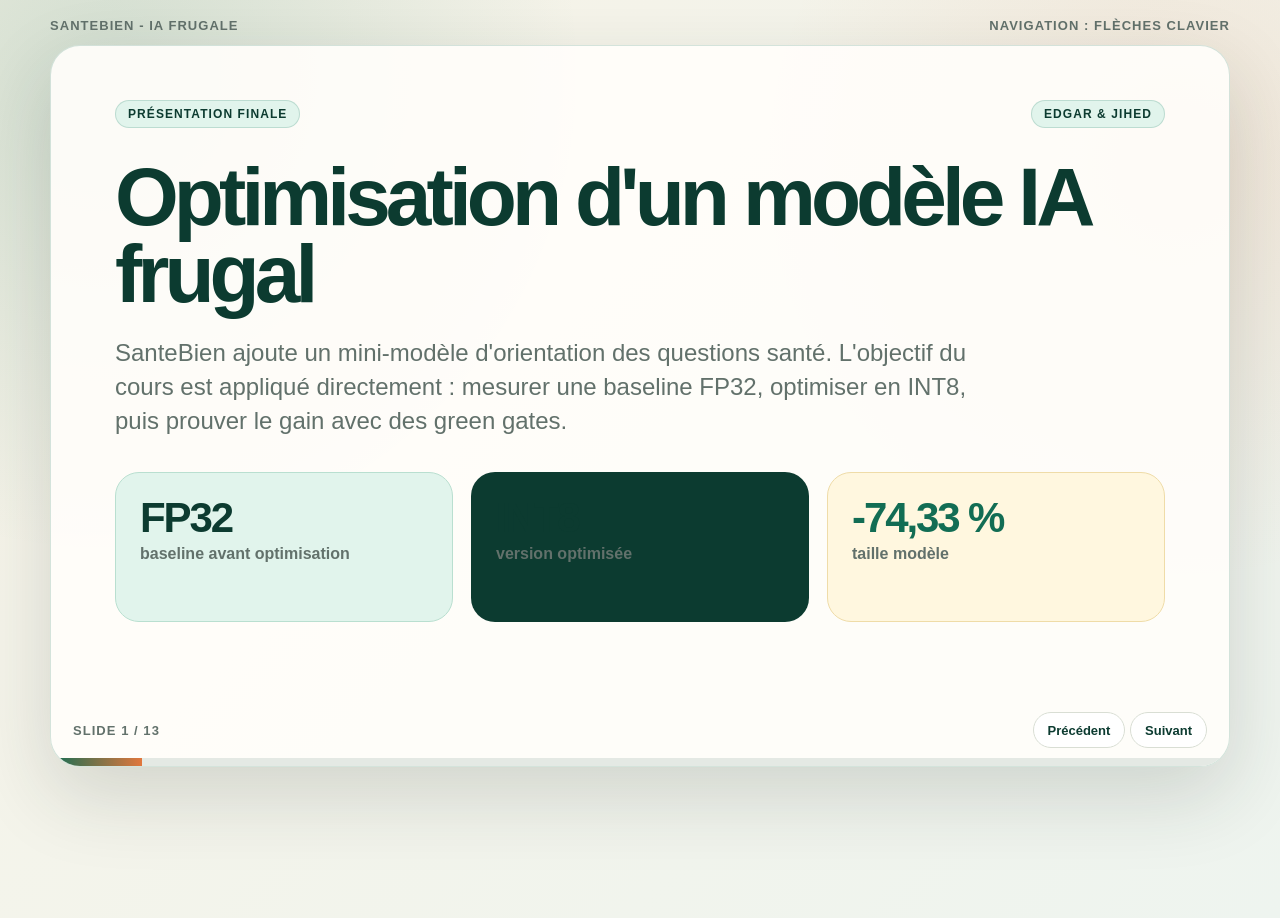
==== commit 017d82f3: "Add frugal monitoring metrics" ====
--- a/docs/presentation-finale-optimisation-santebien.html
+++ b/docs/presentation-finale-optimisation-santebien.html
@@ -541,6 +541,31 @@
 
         <article class="slide">
           <div class="slide-header">
+            <span class="eyebrow">Monitoring</span>
+            <span class="eyebrow">DevOps Vert</span>
+          </div>
+          <h1>Surveiller sans usine à gaz</h1>
+          <div class="grid-3" style="margin-top: 34px">
+            <div class="card">
+              <h3>Endpoint Prometheus</h3>
+              <p>`/metrics` expose requêtes, latence, CO₂ estimé et taille FP32/INT8.</p>
+            </div>
+            <div class="card mint">
+              <h3>Résumé JSON</h3>
+              <p>`/api/monitoring/summary` donne une vue rapide pour debug et démonstration.</p>
+            </div>
+            <div class="card">
+              <h3>Gate CI</h3>
+              <p>`scripts.check_monitoring` vérifie que les métriques restent disponibles.</p>
+            </div>
+          </div>
+          <div class="note">
+            Monitoring frugal : peu de métriques, faible cardinalité, aucun dashboard lourd obligatoire.
+          </div>
+        </article>
+
+        <article class="slide">
+          <div class="slide-header">
             <span class="eyebrow">Éco-conception</span>
             <span class="eyebrow">Décisions</span>
           </div>
@@ -627,7 +652,7 @@
 
         <div class="progress"><div class="bar" id="bar"></div></div>
         <footer class="footer">
-          <span id="counter">Slide 1 / 12</span>
+          <span id="counter">Slide 1 / 13</span>
           <span>
             <button id="prev" type="button">Précédent</button>
             <button id="next" type="button">Suivant</button>
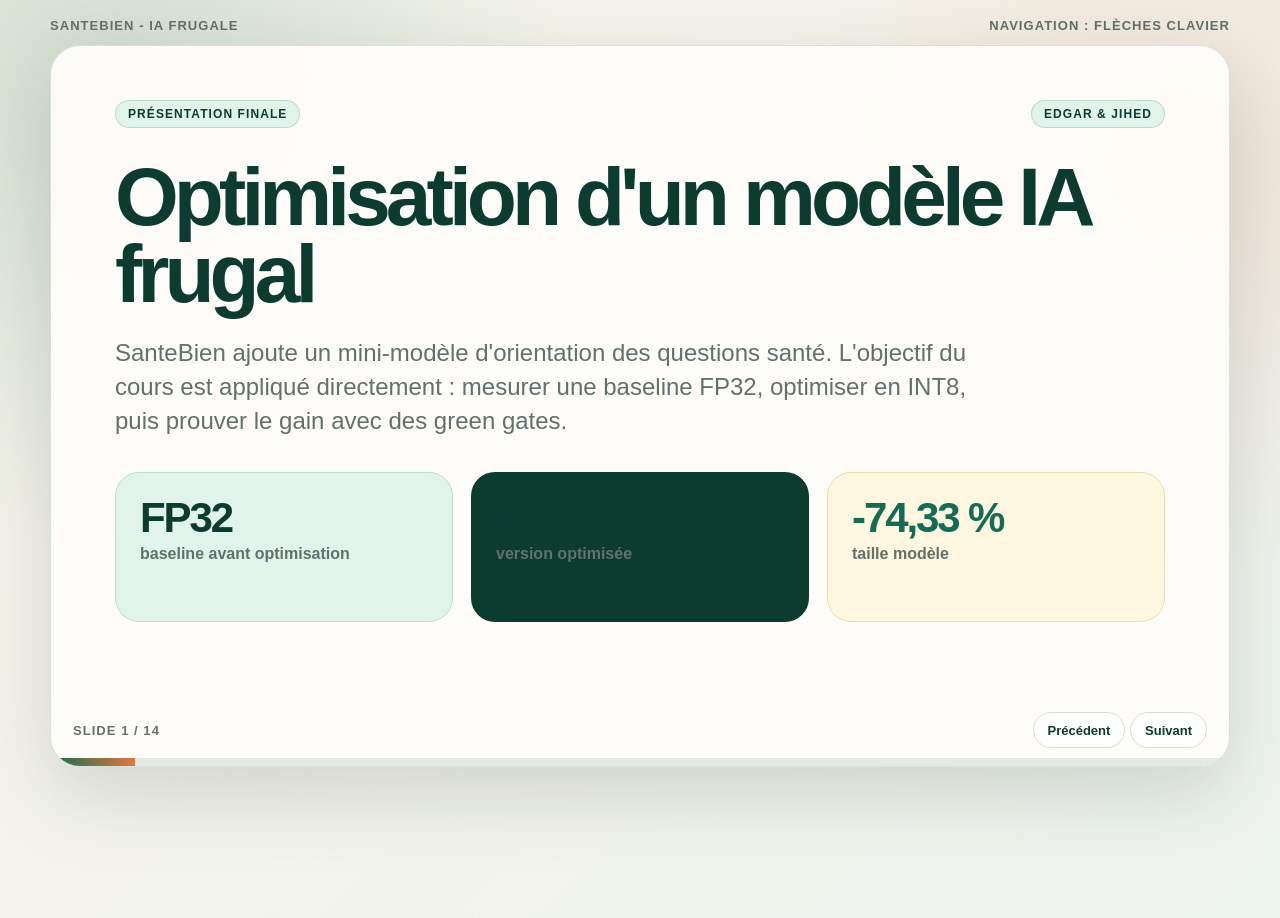
==== commit a7525144: "Add model categories slide" ====
--- a/docs/presentation-finale-optimisation-santebien.html
+++ b/docs/presentation-finale-optimisation-santebien.html
@@ -422,6 +422,43 @@
 
         <article class="slide">
           <div class="slide-header">
+            <span class="eyebrow">Modèle</span>
+            <span class="eyebrow">Ce qu'il fait</span>
+          </div>
+          <h1>Notre modèle classe les questions en 6 catégories</h1>
+          <div class="grid-3" style="margin-top: 34px">
+            <div class="card mint">
+              <h3>Prévention</h3>
+              <p>Habitudes, sommeil, activité physique, prévention générale.</p>
+            </div>
+            <div class="card">
+              <h3>Nutrition</h3>
+              <p>Alimentation, sucre, poids, diabète et équilibre alimentaire.</p>
+            </div>
+            <div class="card sand">
+              <h3>Mental</h3>
+              <p>Stress, angoisse, sommeil perturbé, fatigue psychologique.</p>
+            </div>
+            <div class="card">
+              <h3>Dermatologie</h3>
+              <p>Peau, rougeurs, boutons, eczéma et symptômes cutanés.</p>
+            </div>
+            <div class="card mint">
+              <h3>Respiratoire</h3>
+              <p>Toux, asthme, respiration, gêne respiratoire.</p>
+            </div>
+            <div class="card">
+              <h3>Orientation</h3>
+              <p>Questions générales où il faut orienter vers un professionnel.</p>
+            </div>
+          </div>
+          <div class="note">
+            Important : le modèle ne répond pas à la place d'un médecin. Il organise la question pour améliorer l'expérience et faciliter la modération.
+          </div>
+        </article>
+
+        <article class="slide">
+          <div class="slide-header">
             <span class="eyebrow">Avant</span>
             <span class="eyebrow">Baseline FP32</span>
           </div>
@@ -548,17 +585,29 @@
           <div class="grid-3" style="margin-top: 34px">
             <div class="card">
               <h3>Endpoint Prometheus</h3>
-              <p>`/metrics` expose requêtes, latence, CO₂ estimé et taille FP32/INT8.</p>
+              <p>`/metrics` expose les métriques au format Prometheus, prêt à scraper plus tard.</p>
             </div>
             <div class="card mint">
               <h3>Résumé JSON</h3>
-              <p>`/api/monitoring/summary` donne une vue rapide pour debug et démonstration.</p>
+              <p>`/api/monitoring/summary` donne une vue lisible pour debug, démonstration et soutenance.</p>
             </div>
             <div class="card">
               <h3>Gate CI</h3>
               <p>`scripts.check_monitoring` vérifie que les métriques restent disponibles.</p>
             </div>
           </div>
+          <table class="table" style="margin-top: 24px">
+            <thead>
+              <tr><th>Métrique</th><th>Ce qu'elle surveille</th></tr>
+            </thead>
+            <tbody>
+              <tr><td>`santebien_requests_total`</td><td>Nombre de requêtes observées</td></tr>
+              <tr><td>`santebien_request_latency_average_ms`</td><td>Latence moyenne de l'application</td></tr>
+              <tr><td>`santebien_co2_total_kg`</td><td>CO₂ applicatif estimé cumulé</td></tr>
+              <tr><td>`santebien_model_size_bytes`</td><td>Taille FP32 et INT8 du modèle</td></tr>
+              <tr><td>`santebien_model_size_reduction_percent`</td><td>Gain de taille grâce à INT8</td></tr>
+            </tbody>
+          </table>
           <div class="note">
             Monitoring frugal : peu de métriques, faible cardinalité, aucun dashboard lourd obligatoire.
           </div>
@@ -652,7 +701,7 @@
 
         <div class="progress"><div class="bar" id="bar"></div></div>
         <footer class="footer">
-          <span id="counter">Slide 1 / 13</span>
+          <span id="counter">Slide 1 / 14</span>
           <span>
             <button id="prev" type="button">Précédent</button>
             <button id="next" type="button">Suivant</button>
